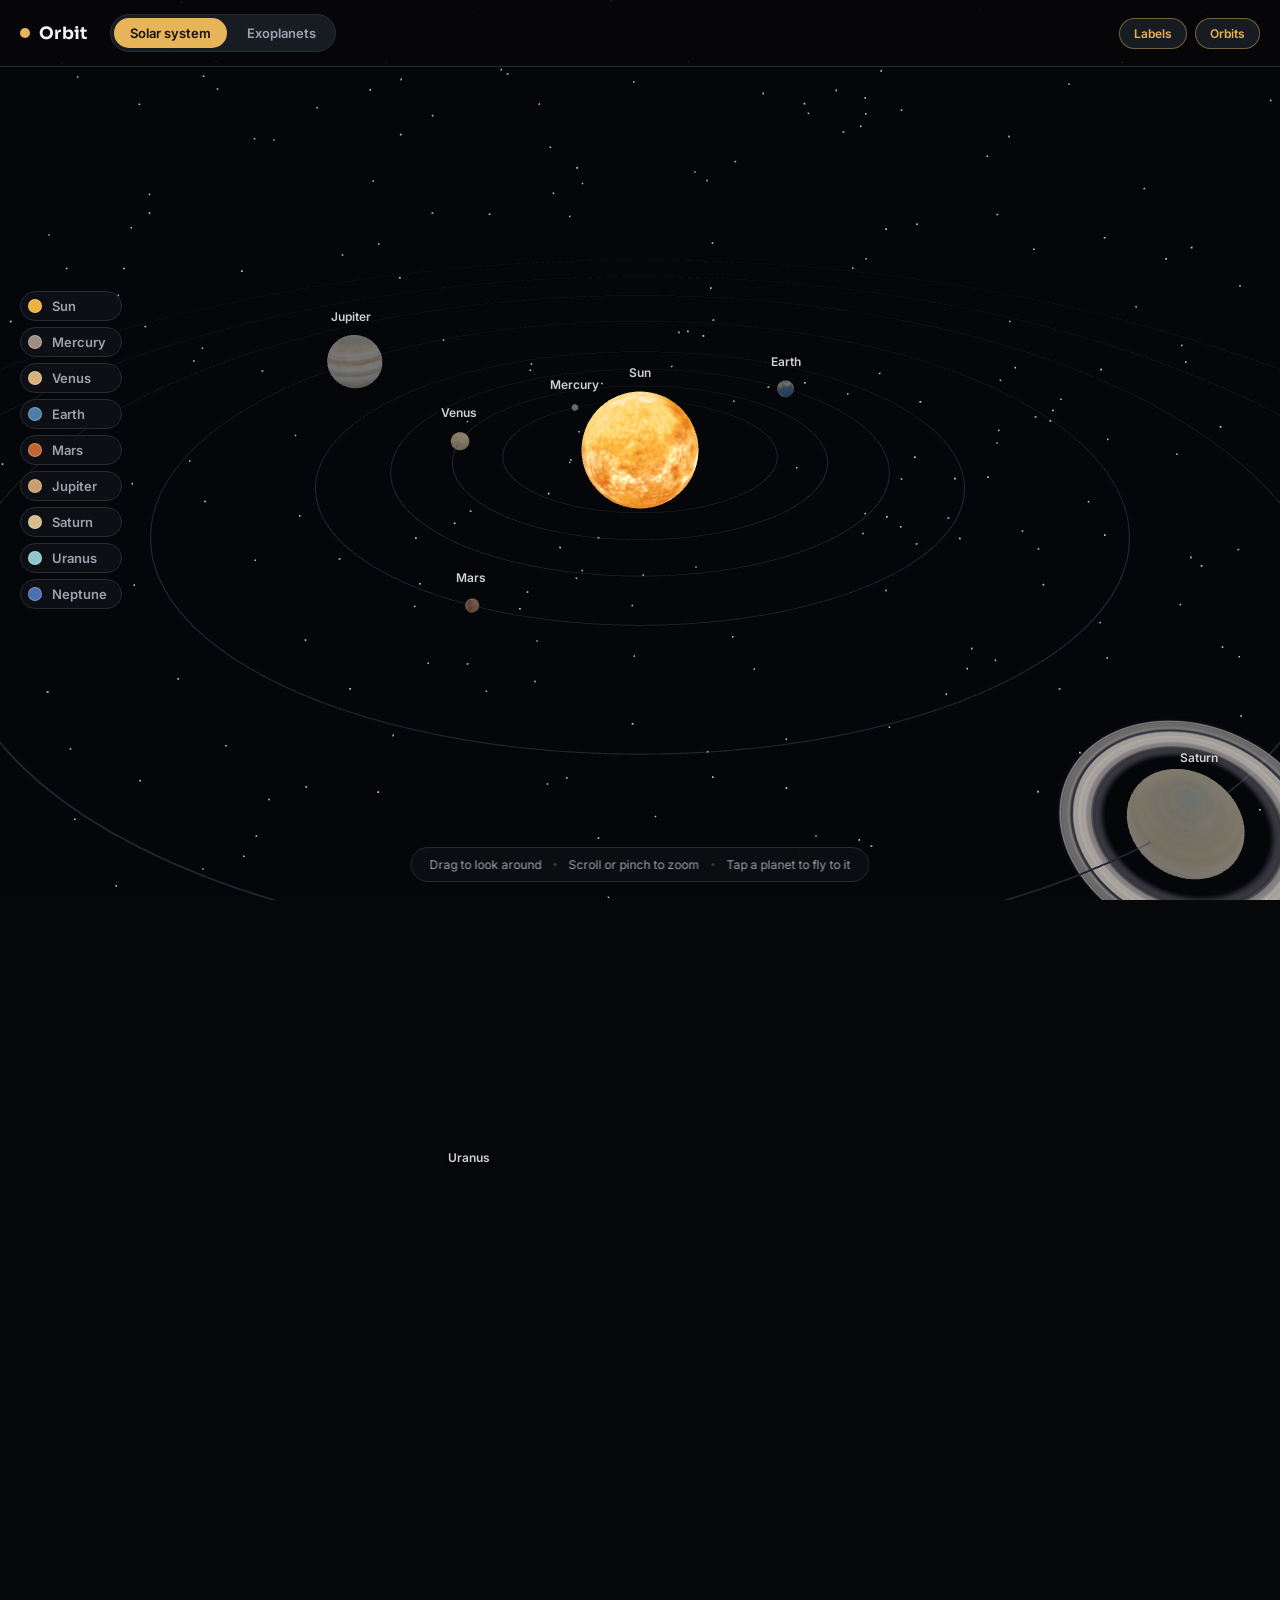
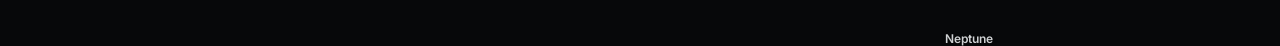
==== index.html @ ce44ec18 "Orbit: interactive 3D solar system + exoplanet explorer" ====
<!DOCTYPE html>
<html lang="en">
<head>
<meta charset="UTF-8">
<meta name="viewport" content="width=device-width, initial-scale=1.0">
<title>Orbit - Explore every planet up close</title>
<meta name="description" content="An interactive tour of every planet in the solar system, plus the exoplanets we have found around other stars. Real NASA data, real planet textures.">
<link rel="preconnect" href="https://fonts.googleapis.com">
<link rel="preconnect" href="https://fonts.gstatic.com" crossorigin>
<link href="https://fonts.googleapis.com/css2?family=Sora:wght@500;600;700&family=Inter:wght@400;500;600&display=swap" rel="stylesheet">
<link rel="stylesheet" href="css/style.css">
<script type="importmap">
{ "imports": { "three": "./vendor/three.module.js" } }
</script>
</head>
<body>

<canvas id="scene"></canvas>

<header class="topbar">
  <div class="brand">
    <span class="brand-dot"></span>
    <span class="brand-name">Orbit</span>
  </div>
  <nav class="mode-tabs">
    <button class="mode-tab active" id="tab-system" type="button">Solar system</button>
    <button class="mode-tab" id="tab-exo" type="button">Exoplanets</button>
  </nav>
  <div class="topbar-right">
    <button class="icon-btn" id="toggle-labels" type="button" aria-pressed="true" title="Toggle labels">Labels</button>
    <button class="icon-btn" id="toggle-orbits" type="button" aria-pressed="true" title="Toggle orbit paths">Orbits</button>
  </div>
</header>

<aside class="planet-rail" id="planet-rail" aria-label="Choose a planet"></aside>

<section class="panel" id="panel" hidden>
  <button class="panel-collapse" id="panel-collapse" type="button" aria-label="Collapse panel">_</button>
  <button class="panel-close" id="panel-close" type="button" aria-label="Close">&times;</button>
  <p class="panel-eyebrow" id="panel-eyebrow"></p>
  <h1 class="panel-title" id="panel-title"></h1>
  <p class="panel-tagline" id="panel-tagline"></p>
  <p class="panel-desc" id="panel-desc"></p>
  <dl class="fact-grid" id="panel-facts"></dl>
  <p class="panel-source" id="panel-source"></p>
</section>

<div class="hint" id="hint">
  <span>Drag to look around</span><span class="hint-sep"></span><span>Scroll or pinch to zoom</span><span class="hint-sep"></span><span>Tap a planet to fly to it</span>
</div>

<section class="exo" id="exo" hidden>
  <div class="exo-scroll">
    <header class="exo-head">
      <p class="exo-eyebrow">Beyond our Sun</p>
      <h1>Exoplanets: planets around other stars</h1>
      <p class="exo-lede">
        Astronomers have confirmed more than 6,400 planets orbiting other stars. Most are found with the
        <strong>transit method</strong>: when a planet crosses in front of its star, the star's light dips by a tiny
        amount. If the dip repeats on a steady schedule, that is a strong planet candidate - astronomers then run
        follow-up checks to confirm it, because other things (like a second star passing behind) can mimic the dip. This is a selection of the most interesting ones found so far, with real data from the
        NASA Exoplanet Archive.
      </p>
    </header>

    <div class="transit-demo">
      <div class="transit-stage">
        <div class="transit-star"></div>
        <div class="transit-planet"></div>
      </div>
      <div class="transit-chart">
        <svg viewBox="0 0 320 90" preserveAspectRatio="none" aria-hidden="true">
          <path class="curve" d="M0,30 L95,30 L110,30 Q120,62 130,62 Q140,62 150,30 L170,30 L185,30 Q195,62 205,62 Q215,62 225,30 L320,30" fill="none"/>
          <text x="12" y="80" class="curve-label">star brightness</text>
          <text x="212" y="80" class="curve-label">time &rarr;</text>
        </svg>
        <p class="transit-caption">Each dip in the curve is one transit: a planet blocking a little of its star's light.</p>
      </div>
    </div>

    <h2 class="exo-subhead">TRAPPIST-1: seven Earth-sized worlds, one star</h2>
    <p class="exo-note">A single ultra-cool dwarf star 40.5 light-years away hosts seven rocky planets, several in the zone where liquid water could exist. The full system, from the NASA Exoplanet Archive:</p>
    <div class="trappist-row" id="trappist-row"></div>

    <h2 class="exo-subhead">Notable exoplanets</h2>
    <div class="exo-grid" id="exo-grid"></div>

    <footer class="site-footer">
      <p>Planet and Sun textures: <a href="https://www.solarsystemscope.com/textures/" target="_blank" rel="noopener">Solar System Scope</a>, used under <a href="https://creativecommons.org/licenses/by/4.0/" target="_blank" rel="noopener">CC BY 4.0</a>. Planet data: <a href="https://nssdc.gsfc.nasa.gov/planetary/factsheet/" target="_blank" rel="noopener">NASA Planetary Fact Sheet (metric)</a> and <a href="https://nssdc.gsfc.nasa.gov/planetary/factsheet/sunfact.html" target="_blank" rel="noopener">NASA Sun Fact Sheet</a>. Exoplanet data: <a href="https://exoplanetarchive.ipac.caltech.edu/" target="_blank" rel="noopener">NASA Exoplanet Archive</a>, Planetary Systems Composite Parameters table, retrieved 25 Oct 2026. Exoplanet sizes are shown relative to Earth; no real surface images exist for these distant worlds. Solar system view: planet sizes and distances are enlarged for visibility and not to scale; lighting is brightened beyond physical accuracy so every world stays visible.</p>
    </footer>
  </div>
</section>

<script type="module" src="js/app.js"></script>
</body>
</html>
---- css/style.css ----
:root {
  --bg: #07080a;
  --surface: #101318;
  --surface-2: #171b22;
  --line: #262c36;
  --text: #f2f4f7;
  --text-dim: #9aa3b0;
  --accent: #e8b45a;
  --accent-soft: rgba(232, 180, 90, 0.14);
  --font-head: 'Sora', system-ui, sans-serif;
  --font-body: 'Inter', system-ui, sans-serif;
}

* { margin: 0; padding: 0; box-sizing: border-box; }
html, body { height: 100%; }
body {
  background: var(--bg);
  color: var(--text);
  font-family: var(--font-body);
  overflow: hidden;
  -webkit-font-smoothing: antialiased;
}

#scene { position: fixed; inset: 0; width: 100%; height: 100%; display: block; touch-action: none; }

/* ---------- top bar ---------- */
.topbar {
  position: fixed; top: 0; left: 0; right: 0; z-index: 20;
  display: flex; align-items: center; gap: 16px;
  padding: 14px 20px;
  background: rgba(7, 8, 10, 0.72);
  backdrop-filter: blur(10px);
  -webkit-backdrop-filter: blur(10px);
  border-bottom: 1px solid var(--line);
}
.brand { display: flex; align-items: center; gap: 9px; margin-right: 6px; }
.brand-dot { width: 10px; height: 10px; border-radius: 50%; background: var(--accent); }
.brand-name { font-family: var(--font-head); font-weight: 700; font-size: 17px; letter-spacing: 0.02em; }

.mode-tabs { display: flex; gap: 4px; background: var(--surface-2); border: 1px solid var(--line); border-radius: 999px; padding: 3px; }
.mode-tab {
  font-family: var(--font-body); font-size: 13px; font-weight: 600;
  color: var(--text-dim); background: transparent; border: 0; border-radius: 999px;
  padding: 7px 16px; cursor: pointer; transition: color .15s, background .15s;
}
.mode-tab.active { background: var(--accent); color: #14100a; }
.mode-tab:not(.active):hover { color: var(--text); }

.topbar-right { margin-left: auto; display: flex; gap: 8px; }
.icon-btn {
  font-family: var(--font-body); font-size: 12px; font-weight: 600;
  color: var(--text-dim); background: var(--surface-2);
  border: 1px solid var(--line); border-radius: 999px;
  padding: 7px 14px; cursor: pointer; transition: color .15s, border-color .15s;
}
.icon-btn[aria-pressed="true"] { color: var(--accent); border-color: rgba(232,180,90,.45); }
.icon-btn:hover { color: var(--text); }

/* ---------- planet rail ---------- */
.planet-rail {
  position: fixed; left: 20px; top: 50%; transform: translateY(-50%); z-index: 15;
  display: flex; flex-direction: column; gap: 6px;
}
.rail-item {
  display: flex; align-items: center; gap: 10px;
  background: rgba(16,19,24,0.75); border: 1px solid var(--line); border-radius: 999px;
  padding: 6px 14px 6px 7px; cursor: pointer;
  color: var(--text-dim); font-size: 13px; font-weight: 600; font-family: var(--font-body);
  backdrop-filter: blur(8px); -webkit-backdrop-filter: blur(8px);
  transition: border-color .15s, color .15s, background .15s;
}
.rail-item:hover { color: var(--text); border-color: #3a4250; }
.rail-item.active { color: var(--text); border-color: var(--accent); background: var(--accent-soft); }
.rail-dot { width: 14px; height: 14px; border-radius: 50%; flex: none; border: 1px solid rgba(255,255,255,0.25); }

/* ---------- info panel ---------- */
.panel {
  position: fixed; right: 20px; top: 76px; bottom: 20px; z-index: 18;
  width: min(400px, calc(100vw - 40px));
  background: rgba(13, 15, 19, 0.92);
  border: 1px solid var(--line); border-radius: 18px;
  padding: 26px 24px; overflow-y: auto;
  backdrop-filter: blur(14px); -webkit-backdrop-filter: blur(14px);
  animation: panel-in .35s cubic-bezier(.2,.8,.2,1);
}
@keyframes panel-in { from { opacity: 0; transform: translateX(24px); } to { opacity: 1; transform: none; } }
.panel-close {
  position: absolute; top: 12px; right: 14px;
  width: 34px; height: 34px; border-radius: 50%;
  background: var(--surface-2); border: 1px solid var(--line);
  color: var(--text-dim); font-size: 19px; cursor: pointer; line-height: 1;
}
.panel-close:hover { color: var(--text); }
.panel-eyebrow { font-size: 11px; font-weight: 600; letter-spacing: 0.14em; text-transform: uppercase; color: var(--accent); margin-bottom: 8px; }
.panel-title { font-family: var(--font-head); font-size: 30px; font-weight: 700; margin-bottom: 6px; }
.panel-tagline { font-size: 14px; color: var(--text-dim); margin-bottom: 16px; }
.panel-desc { font-size: 14px; line-height: 1.65; color: #cfd5dd; margin-bottom: 22px; }
.fact-grid { display: grid; grid-template-columns: 1fr 1fr; gap: 1px; background: var(--line); border: 1px solid var(--line); border-radius: 12px; overflow: hidden; }
.fact-grid > div { background: var(--surface); padding: 12px 14px; }
.fact-grid dt { font-size: 11px; font-weight: 600; letter-spacing: 0.06em; text-transform: uppercase; color: var(--text-dim); margin-bottom: 4px; }
.fact-grid dd { font-size: 14px; font-weight: 600; color: var(--text); }
.panel-source { margin-top: 16px; font-size: 11px; color: #6b7280; line-height: 1.5; }

/* ---------- hint ---------- */
.hint {
  position: fixed; bottom: 18px; left: 50%; transform: translateX(-50%); z-index: 12;
  display: flex; align-items: center; gap: 12px;
  font-size: 12px; color: var(--text-dim);
  background: rgba(13,15,19,0.8); border: 1px solid var(--line); border-radius: 999px;
  padding: 9px 18px; white-space: nowrap;
  backdrop-filter: blur(8px); -webkit-backdrop-filter: blur(8px);
  transition: opacity .6s;
}
.hint.hidden { opacity: 0; pointer-events: none; }
.hint-sep { width: 3px; height: 3px; border-radius: 50%; background: #3a4250; }

/* ---------- exoplanet view ---------- */
.exo {
  position: fixed; inset: 0; z-index: 14;
  background: var(--bg);
  overflow: hidden;
}
.exo-scroll { height: 100%; overflow-y: auto; padding: 110px 24px 60px; max-width: 1080px; margin: 0 auto; }
.exo-eyebrow { font-size: 12px; font-weight: 600; letter-spacing: 0.14em; text-transform: uppercase; color: var(--accent); margin-bottom: 10px; }
.exo-head h1 { font-family: var(--font-head); font-size: clamp(26px, 4vw, 38px); font-weight: 700; margin-bottom: 14px; max-width: 700px; }
.exo-lede { font-size: 15px; line-height: 1.7; color: #c3cad4; max-width: 720px; margin-bottom: 34px; }
.exo-lede strong { color: var(--text); }

.transit-demo {
  display: grid; grid-template-columns: 1fr 1.4fr; gap: 1px;
  background: var(--line); border: 1px solid var(--line); border-radius: 16px; overflow: hidden;
  margin-bottom: 44px;
}
.transit-stage { position: relative; background: var(--surface); min-height: 190px; overflow: hidden; }
.transit-star {
  position: absolute; top: 50%; left: 50%; transform: translate(-50%,-50%);
  width: 110px; height: 110px; border-radius: 50%;
  background: radial-gradient(circle at 40% 38%, #ffe9b8, #f0b13e 55%, #b97c1c);
}
.transit-planet {
  position: absolute; top: 50%; width: 16px; height: 16px; border-radius: 50%;
  background: #0b0d10; border: 1px solid #2c333f;
  animation: transit-pass 5s linear infinite;
}
@keyframes transit-pass {
  0% { left: -4%; transform: translateY(-50%); }
  100% { left: 104%; transform: translateY(-50%); }
}
.transit-chart { background: var(--surface); padding: 22px 24px; display: flex; flex-direction: column; justify-content: center; }
.transit-chart svg { width: 100%; height: 90px; }
.curve { stroke: var(--accent); stroke-width: 2.5; }
.curve-label { fill: var(--text-dim); font-size: 10px; font-family: var(--font-body); }
.transit-caption { margin-top: 10px; font-size: 12.5px; color: var(--text-dim); line-height: 1.5; }

.exo-subhead { font-family: var(--font-head); font-size: 21px; font-weight: 600; margin-bottom: 10px; }
.exo-note { font-size: 14px; line-height: 1.65; color: #c3cad4; max-width: 720px; margin-bottom: 18px; }

.trappist-row {
  display: grid; grid-template-columns: repeat(7, 1fr); gap: 10px; margin-bottom: 44px;
}
.trappist-card {
  background: var(--surface); border: 1px solid var(--line); border-radius: 14px;
  padding: 16px 12px; text-align: center;
}
.trappist-card .t-dot { margin: 0 auto 10px; border-radius: 50%; background: #b98d55; border: 1px solid rgba(255,255,255,0.18); }
.trappist-card .t-name { font-family: var(--font-head); font-weight: 700; font-size: 15px; margin-bottom: 6px; }
.trappist-card .t-fact { font-size: 11px; color: var(--text-dim); line-height: 1.55; }

.exo-grid { display: grid; grid-template-columns: repeat(auto-fill, minmax(300px, 1fr)); gap: 14px; }
.exo-card {
  background: var(--surface); border: 1px solid var(--line); border-radius: 16px;
  padding: 20px; display: flex; flex-direction: column; gap: 12px;
  transition: border-color .15s;
}
.exo-card:hover { border-color: #3a4250; }
.exo-card-top { display: flex; align-items: center; gap: 14px; }
.exo-size { flex: none; display: flex; align-items: flex-end; justify-content: center; width: 64px; height: 64px; position: relative; }
.exo-size .p { border-radius: 50%; border: 1px solid rgba(255,255,255,0.2); }
.exo-size .e { position: absolute; right: 0; bottom: 0; width: 12px; height: 12px; border-radius: 50%; background: transparent; border: 1px dashed #57606d; }
.exo-size .e-label { position: absolute; right: -2px; bottom: -14px; font-size: 9px; color: #57606d; }
.exo-card h3 { font-family: var(--font-head); font-size: 17px; font-weight: 600; }
.exo-card .exo-host { font-size: 12.5px; color: var(--text-dim); margin-top: 2px; }
.exo-badge {
  font-size: 10.5px; font-weight: 600; letter-spacing: 0.05em; text-transform: uppercase;
  color: var(--accent); background: var(--accent-soft); border-radius: 999px; padding: 4px 10px;
  display: inline-block; margin-top: 6px;
}
.exo-card .exo-note2 { font-size: 13px; line-height: 1.6; color: #c3cad4; }
.exo-facts { display: flex; flex-wrap: wrap; gap: 6px 14px; margin-top: auto; padding-top: 12px; border-top: 1px solid var(--line); }
.exo-facts span { font-size: 11.5px; color: var(--text-dim); }
.exo-facts b { color: var(--text); font-weight: 600; }

.site-footer { margin-top: 54px; padding-top: 20px; border-top: 1px solid var(--line); }
.site-footer p { font-size: 11.5px; line-height: 1.7; color: #6b7280; max-width: 760px; }
.site-footer a { color: #8b94a1; }

/* ---------- labels in 3D ---------- */
.planet-label {
  position: absolute; transform: translate(-50%, -140%);
  font-size: 12px; font-weight: 600; font-family: var(--font-body);
  color: rgba(242,244,247,0.85); pointer-events: none;
  text-shadow: 0 1px 4px rgba(0,0,0,0.9);
  white-space: nowrap; z-index: 5;
}

/* ---------- responsive ---------- */
@media (max-width: 900px) {
  .planet-rail {
    left: 0; right: 0; top: auto; bottom: 64px; transform: none;
    flex-direction: row; overflow-x: auto; padding: 4px 14px;
    scrollbar-width: none;
  }
  .planet-rail::-webkit-scrollbar { display: none; }
  .rail-item { flex: none; }
  .panel { top: auto; left: 12px; right: 12px; bottom: 12px; width: auto; max-height: 56vh; }
  .hint { display: none; }
  .transit-demo { grid-template-columns: 1fr; }
  .trappist-row { grid-template-columns: repeat(4, 1fr); }
}
@media (max-width: 560px) {
  .topbar { padding: 10px 12px; gap: 10px; }
  .topbar-right { display: none; }
  .trappist-row { grid-template-columns: repeat(2, 1fr); }
  .exo-scroll { padding: 96px 16px 48px; }
}


/* ---------- collapsible panel ---------- */
.panel .panel-collapse {
  position: absolute; top: 12px; right: 56px;
  width: 34px; height: 34px; border-radius: 50%;
  background: var(--surface-2); border: 1px solid var(--line);
  color: var(--text-dim); font-size: 15px; cursor: pointer; line-height: 1;
}
.panel .panel-collapse:hover { color: var(--text); }
.panel.collapsed .panel-tagline,
.panel.collapsed .panel-desc,
.panel.collapsed .fact-grid,
.panel.collapsed .panel-source { display: none; }
.panel.collapsed { overflow: hidden; }
@media (max-width: 900px) {
  .panel.collapsed { max-height: 96px; }
  .planet-rail { transition: opacity .2s; }
  body.panel-open .planet-rail { opacity: 0; pointer-events: none; }
  body.panel-open.panel-collapsed-body .planet-rail { opacity: 1; pointer-events: auto; bottom: 116px; }
}

.panel.collapsed { bottom: auto; }
@media (max-width: 900px) { .panel.collapsed { bottom: 12px; max-height: 96px; } }
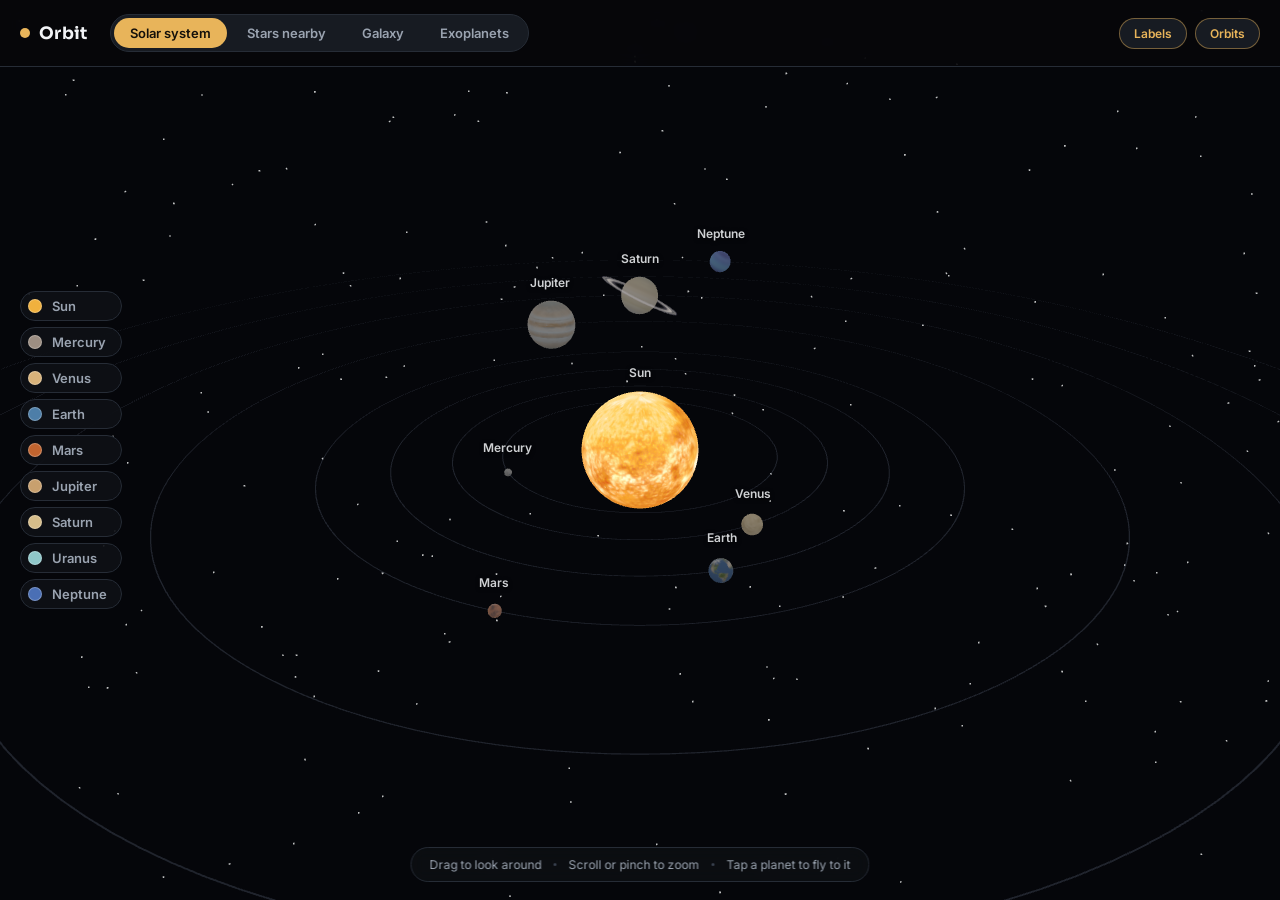
==== commit 72598dc7: "Revise title and meta description; add navigation buttons Updated the title and meta description for" ====
--- a/index.html
+++ b/index.html
@@ -3,8 +3,9 @@
 <head>
 <meta charset="UTF-8">
 <meta name="viewport" content="width=device-width, initial-scale=1.0">
-<title>Orbit - Explore every planet up close</title>
-<meta name="description" content="An interactive tour of every planet in the solar system, plus the exoplanets we have found around other stars. Real NASA data, real planet textures.">
+<title>Orbit - Explore planets, nearby stars, and the Milky Way</title>
+<meta name="description" content="An interactive tour from the solar system out to the Milky Way: every planet up close, the real stars within 16 light-years, our galaxy with real objects marked, and the exoplanets found around other stars.">
+<link rel="icon" href="data:image/svg+xml,%3Csvg xmlns='http://www.w3.org/2000/svg' viewBox='0 0 16 16'%3E%3Ccircle cx='8' cy='8' r='5' fill='%23e8b45a'/%3E%3C/svg%3E">
 <link rel="preconnect" href="https://fonts.googleapis.com">
 <link rel="preconnect" href="https://fonts.gstatic.com" crossorigin>
 <link href="https://fonts.googleapis.com/css2?family=Sora:wght@500;600;700&family=Inter:wght@400;500;600&display=swap" rel="stylesheet">
@@ -24,6 +25,8 @@
   </div>
   <nav class="mode-tabs">
     <button class="mode-tab active" id="tab-system" type="button">Solar system</button>
+    <button class="mode-tab" id="tab-neighborhood" type="button">Stars nearby</button>
+    <button class="mode-tab" id="tab-galaxy" type="button">Galaxy</button>
     <button class="mode-tab" id="tab-exo" type="button">Exoplanets</button>
   </nav>
   <div class="topbar-right">
@@ -42,12 +45,15 @@
   <p class="panel-tagline" id="panel-tagline"></p>
   <p class="panel-desc" id="panel-desc"></p>
   <dl class="fact-grid" id="panel-facts"></dl>
+  <button class="panel-action" id="panel-action" type="button" hidden></button>
   <p class="panel-source" id="panel-source"></p>
 </section>
 
 <div class="hint" id="hint">
   <span>Drag to look around</span><span class="hint-sep"></span><span>Scroll or pinch to zoom</span><span class="hint-sep"></span><span>Tap a planet to fly to it</span>
 </div>
+
+<div class="view-caption" id="view-caption"></div>
 
 <section class="exo" id="exo" hidden>
   <div class="exo-scroll">
@@ -87,6 +93,7 @@
 
     <footer class="site-footer">
       <p>Planet and Sun textures: <a href="https://www.solarsystemscope.com/textures/" target="_blank" rel="noopener">Solar System Scope</a>, used under <a href="https://creativecommons.org/licenses/by/4.0/" target="_blank" rel="noopener">CC BY 4.0</a>. Planet data: <a href="https://nssdc.gsfc.nasa.gov/planetary/factsheet/" target="_blank" rel="noopener">NASA Planetary Fact Sheet (metric)</a> and <a href="https://nssdc.gsfc.nasa.gov/planetary/factsheet/sunfact.html" target="_blank" rel="noopener">NASA Sun Fact Sheet</a>. Exoplanet data: <a href="https://exoplanetarchive.ipac.caltech.edu/" target="_blank" rel="noopener">NASA Exoplanet Archive</a>, Planetary Systems Composite Parameters table, retrieved 25 Oct 2026. Exoplanet sizes are shown relative to Earth; no real surface images exist for these distant worlds. Solar system view: planet sizes and distances are enlarged for visibility and not to scale; lighting is brightened beyond physical accuracy so every world stays visible.</p>
+      <p>Stars nearby view: positions, spectral types and planet counts from the <a href="https://simbad.cds.unistra.fr/simbad/" target="_blank" rel="noopener">SIMBAD astronomical database</a> (CDS, Strasbourg), all objects with a measured parallax greater than 200 mas, retrieved 25 Oct 2026; a few very faint objects may lack catalogued parallaxes. Galaxy view: marker coordinates from the <a href="http://cds.u-strasbg.fr/" target="_blank" rel="noopener">CDS Sesame</a> resolver (J2000); distances are standard published estimates, rounded. Milky Way size, shape and the Sun's orbit: <a href="https://imagine.gsfc.nasa.gov/science/objects/milkyway1.html" target="_blank" rel="noopener">NASA Imagine the Universe</a> and <a href="https://science.nasa.gov/universe/exoplanets/our-milky-way-galaxy-how-big-is-space/" target="_blank" rel="noopener">NASA Science</a>; Sagittarius A* mass and distance: <a href="https://www.nasa.gov/universe/nasa-animation-sizes-up-the-universes-biggest-black-holes/" target="_blank" rel="noopener">NASA</a>. The galaxy's spiral pattern is an artist's rendering - no photograph of the whole Milky Way exists from outside it.</p>
     </footer>
   </div>
 </section>
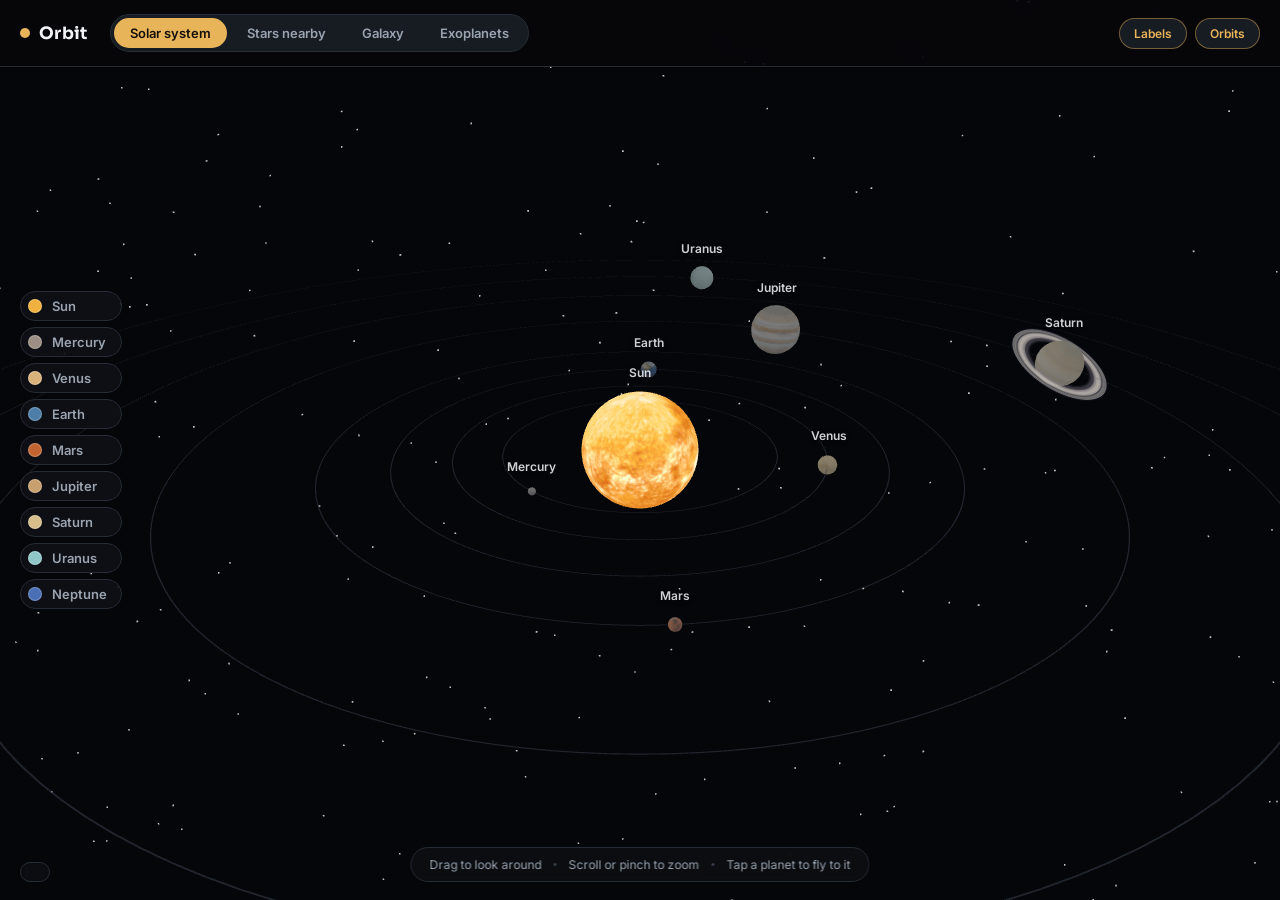
==== commit f7865e21: "Enhance index.html with metadata for SEO Added Open Graph and JSON-LD metadata for better SEO and sh" ====
--- a/index.html
+++ b/index.html
@@ -12,6 +12,26 @@
 <link rel="stylesheet" href="css/style.css">
 <script type="importmap">
 { "imports": { "three": "./vendor/three.module.js" } }
+</script>
+<link rel="canonical" href="https://orbit-explorer-psi.vercel.app/">
+<meta property="og:type" content="website">
+<meta property="og:title" content="Orbit - Explore planets, nearby stars, and the Milky Way">
+<meta property="og:description" content="An interactive tour from the solar system out to the Milky Way: every planet up close, the real stars within 16 light-years, our galaxy with real objects marked, and the exoplanets found so far.">
+<meta property="og:url" content="https://orbit-explorer-psi.vercel.app/">
+<meta property="og:site_name" content="Orbit Explorer">
+<meta name="twitter:card" content="summary">
+<script type="application/ld+json">
+{
+  "@context": "https://schema.org",
+  "@type": "WebApplication",
+  "name": "Orbit Explorer",
+  "url": "https://orbit-explorer-psi.vercel.app/",
+  "description": "Interactive space-exploration web app: planets up close, real nearby stars, the Milky Way with real objects marked, and discovered exoplanets.",
+  "applicationCategory": "EducationalApplication",
+  "operatingSystem": "Any",
+  "offers": {"@type": "Offer", "price": "0", "priceCurrency": "USD"},
+  "author": {"@type": "Person", "name": "Siva Dheeraj", "url": "https://sivadheeraj.vercel.app/"}
+}
 </script>
 </head>
 <body>
--- a/css/style.css
+++ b/css/style.css
@@ -247,3 +247,52 @@
 
 .panel.collapsed { bottom: auto; }
 @media (max-width: 900px) { .panel.collapsed { bottom: 12px; max-height: 96px; } }
+
+/* ---------- star / marker labels ---------- */
+.star-label {
+  position: absolute; transform: translate(-50%, -150%);
+  font-size: 11px; font-weight: 500; font-family: var(--font-body);
+  color: rgba(207, 213, 221, 0.92); pointer-events: none;
+  text-shadow: 0 1px 4px rgba(0,0,0,0.95), 0 0 3px rgba(0,0,0,0.9);
+  white-space: nowrap; z-index: 5;
+}
+.ring-label { color: #7d94a8; font-size: 10px; font-weight: 400; }
+
+/* ---------- view caption ---------- */
+.view-caption {
+  position: fixed; left: 20px; bottom: 18px; z-index: 11;
+  max-width: min(380px, calc(100vw - 40px));
+  font-size: 11.5px; line-height: 1.55; color: var(--text-dim);
+  background: rgba(13,15,19,0.82); border: 1px solid var(--line); border-radius: 12px;
+  padding: 9px 14px;
+  backdrop-filter: blur(8px); -webkit-backdrop-filter: blur(8px);
+}
+
+/* ---------- panel action button ---------- */
+.panel-action {
+  margin-top: 18px; width: 100%;
+  padding: 11px 16px; border-radius: 12px; cursor: pointer;
+  border: 1px solid rgba(232,180,90,.45); background: var(--accent-soft);
+  color: var(--accent); font-family: var(--font-body); font-weight: 600; font-size: 14px;
+  transition: background .15s;
+}
+.panel-action:hover { background: rgba(232,180,90,.22); }
+
+/* ---------- tab bar overflow ---------- */
+.mode-tabs { overflow-x: auto; scrollbar-width: none; max-width: 54vw; }
+.mode-tabs::-webkit-scrollbar { display: none; }
+.mode-tab { white-space: nowrap; flex: none; }
+
+@media (max-width: 900px) {
+  .view-caption { left: 12px; right: 12px; bottom: 64px; max-width: none; }
+  .mode-tabs { max-width: none; }
+}
+
+/* ---------- mobile: all four tabs visible, no hidden scroll ---------- */
+@media (max-width: 560px) {
+  .topbar { flex-wrap: wrap; row-gap: 8px; column-gap: 10px; }
+  .brand { margin-right: auto; }
+  .mode-tabs { order: 3; width: 100%; max-width: none; justify-content: flex-start; }
+  .mode-tab { padding: 6px 10px; font-size: 12px; }
+  .exo-scroll { padding-top: 120px; }
+}
